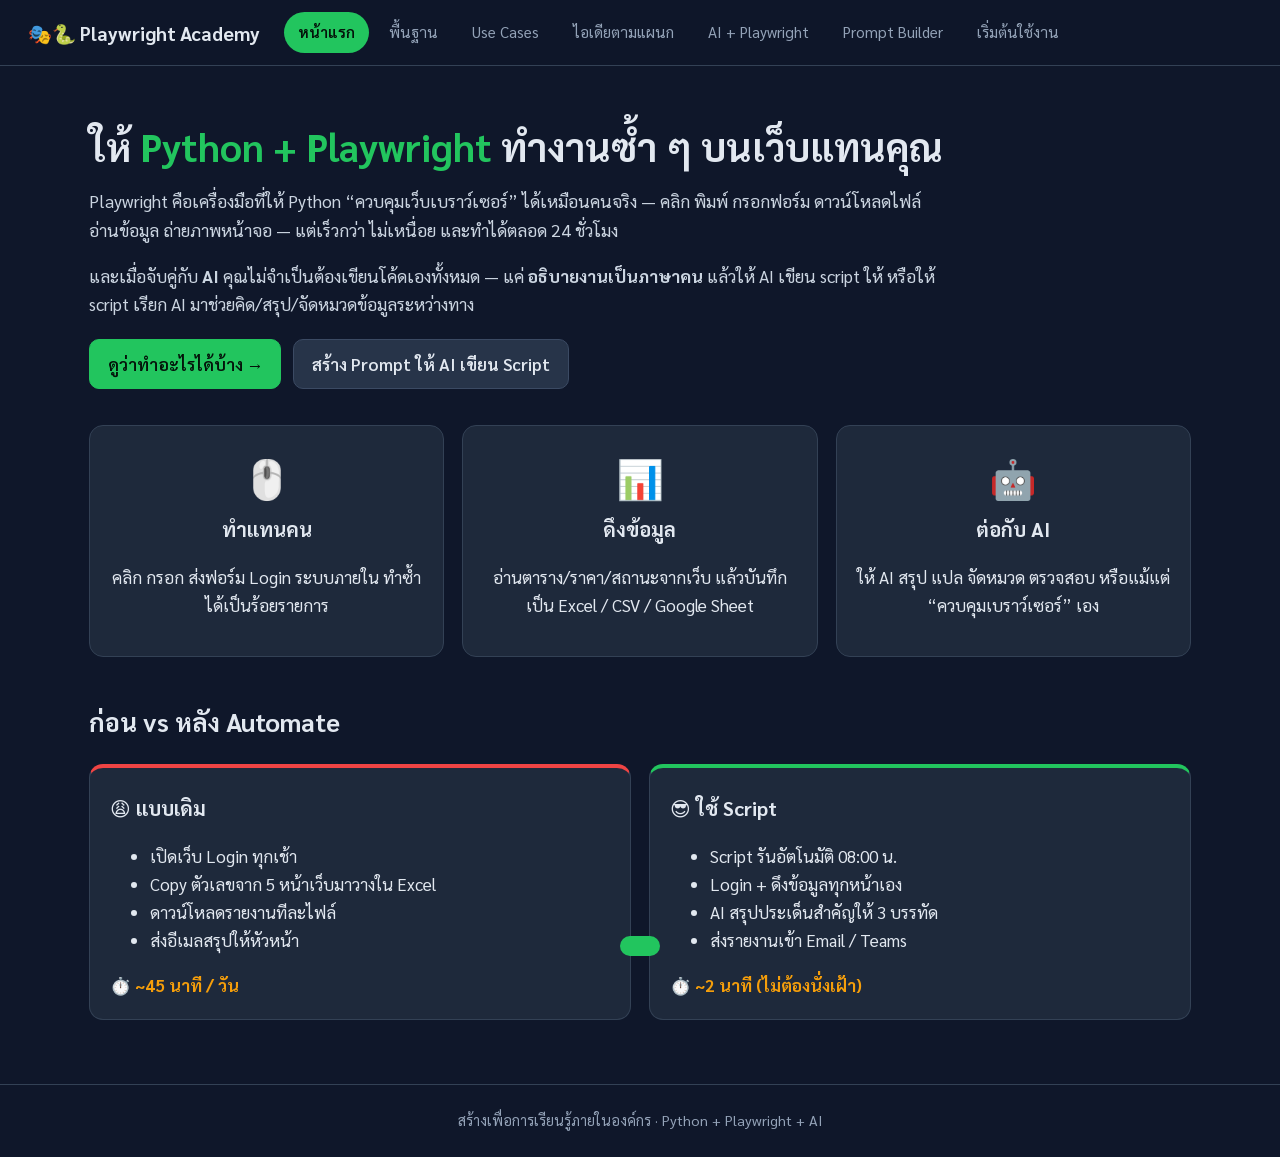
==== playwright-academy/index.html @ 53b3e2f4 "Add Playwright Academy: web app teaching Python + Playwright automation with AI Static Thai-language" ====
<!DOCTYPE html>
<html lang="th">
<head>
  <meta charset="UTF-8" />
  <meta name="viewport" content="width=device-width, initial-scale=1.0" />
  <title>Python + Playwright Academy — Automate งานด้วย Script และ AI</title>
  <link rel="preconnect" href="https://fonts.googleapis.com" />
  <link href="https://fonts.googleapis.com/css2?family=Sarabun:wght@400;600;700&family=JetBrains+Mono:wght@400;600&display=swap" rel="stylesheet" />
  <link rel="stylesheet" href="styles.css" />
</head>
<body>
  <header class="topbar">
    <div class="brand">🎭🐍 <span>Playwright Academy</span></div>
    <nav id="nav">
      <button data-tab="home" class="active">หน้าแรก</button>
      <button data-tab="basics">พื้นฐาน</button>
      <button data-tab="usecases">Use Cases</button>
      <button data-tab="dept">ไอเดียตามแผนก</button>
      <button data-tab="ai">AI + Playwright</button>
      <button data-tab="builder">Prompt Builder</button>
      <button data-tab="start">เริ่มต้นใช้งาน</button>
    </nav>
  </header>

  <main>
    <!-- HOME -->
    <section id="home" class="tab active">
      <div class="hero">
        <h1>ให้ <span class="hl">Python + Playwright</span> ทำงานซ้ำ ๆ บนเว็บแทนคุณ</h1>
        <p class="lead">Playwright คือเครื่องมือที่ให้ Python “ควบคุมเว็บเบราว์เซอร์” ได้เหมือนคนจริง —
          คลิก พิมพ์ กรอกฟอร์ม ดาวน์โหลดไฟล์ อ่านข้อมูล ถ่ายภาพหน้าจอ — แต่เร็วกว่า ไม่เหนื่อย และทำได้ตลอด 24 ชั่วโมง</p>
        <p class="lead">และเมื่อจับคู่กับ <b>AI</b> คุณไม่จำเป็นต้องเขียนโค้ดเองทั้งหมด — แค่ <b>อธิบายงานเป็นภาษาคน</b> แล้วให้ AI เขียน script ให้ หรือให้ script เรียก AI มาช่วยคิด/สรุป/จัดหมวดข้อมูลระหว่างทาง</p>
        <div class="cta">
          <button class="btn primary" data-goto="usecases">ดูว่าทำอะไรได้บ้าง →</button>
          <button class="btn" data-goto="builder">สร้าง Prompt ให้ AI เขียน Script</button>
        </div>
      </div>

      <div class="grid3">
        <div class="card stat"><div class="big">🖱️</div><h3>ทำแทนคน</h3><p>คลิก กรอก ส่งฟอร์ม Login ระบบภายใน ทำซ้ำได้เป็นร้อยรายการ</p></div>
        <div class="card stat"><div class="big">📊</div><h3>ดึงข้อมูล</h3><p>อ่านตาราง/ราคา/สถานะจากเว็บ แล้วบันทึกเป็น Excel / CSV / Google Sheet</p></div>
        <div class="card stat"><div class="big">🤖</div><h3>ต่อกับ AI</h3><p>ให้ AI สรุป แปล จัดหมวด ตรวจสอบ หรือแม้แต่ “ควบคุมเบราว์เซอร์” เอง</p></div>
      </div>

      <h2>ก่อน vs หลัง Automate</h2>
      <div class="compare">
        <div class="card before">
          <h3>😩 แบบเดิม</h3>
          <ul>
            <li>เปิดเว็บ Login ทุกเช้า</li>
            <li>Copy ตัวเลขจาก 5 หน้าเว็บมาวางใน Excel</li>
            <li>ดาวน์โหลดรายงานทีละไฟล์</li>
            <li>ส่งอีเมลสรุปให้หัวหน้า</li>
          </ul>
          <div class="time">⏱️ ~45 นาที / วัน</div>
        </div>
        <div class="card after">
          <h3>😎 ใช้ Script</h3>
          <ul>
            <li>Script รันอัตโนมัติ 08:00 น.</li>
            <li>Login + ดึงข้อมูลทุกหน้าเอง</li>
            <li>AI สรุปประเด็นสำคัญให้ 3 บรรทัด</li>
            <li>ส่งรายงานเข้า Email / Teams</li>
          </ul>
          <div class="time">⏱️ ~2 นาที (ไม่ต้องนั่งเฝ้า)</div>
        </div>
      </div>
    </section>

    <!-- BASICS -->
    <section id="basics" class="tab">
      <h2>พื้นฐาน: Playwright ทำงานยังไง?</h2>
      <p class="lead">คิดง่าย ๆ ว่า Script คือ “ผู้ช่วยที่ทำตามขั้นตอนเป๊ะ ๆ” — เปิดเบราว์เซอร์ → ไปที่หน้าเว็บ → หาปุ่ม/ช่อง → ทำ action → อ่านผลลัพธ์</p>

      <div class="flow">
        <div class="step">1<br/><small>เปิด Browser</small></div><div class="arrow">→</div>
        <div class="step">2<br/><small>ไปที่ URL</small></div><div class="arrow">→</div>
        <div class="step">3<br/><small>หา Element</small></div><div class="arrow">→</div>
        <div class="step">4<br/><small>คลิก / พิมพ์</small></div><div class="arrow">→</div>
        <div class="step">5<br/><small>อ่าน / บันทึกผล</small></div>
      </div>

      <h3>ติดตั้ง (ทำครั้งเดียว)</h3>
      <div class="code" data-lang="bash"><pre>pip install playwright
playwright install chromium</pre></div>

      <h3>Script แรก: เปิดเว็บแล้วถ่ายภาพหน้าจอ</h3>
      <div class="code"><pre>from playwright.sync_api import sync_playwright

with sync_playwright() as p:
    browser = p.chromium.launch(headless=False)  # False = เห็นหน้าจอขณะทำงาน
    page = browser.new_page()
    page.goto("https://example.com")
    print("หัวข้อหน้าเว็บ:", page.title())
    page.screenshot(path="example.png", full_page=True)
    browser.close()</pre></div>

      <h3>คำสั่งที่ใช้บ่อย (Cheat Sheet)</h3>
      <div class="table-wrap">
        <table>
          <thead><tr><th>อยากทำ</th><th>คำสั่ง</th></tr></thead>
          <tbody>
            <tr><td>ไปที่หน้าเว็บ</td><td><code>page.goto("https://...")</code></td></tr>
            <tr><td>คลิกปุ่มจากข้อความ</td><td><code>page.get_by_role("button", name="ค้นหา").click()</code></td></tr>
            <tr><td>พิมพ์ในช่อง</td><td><code>page.get_by_label("อีเมล").fill("me@co.com")</code></td></tr>
            <tr><td>เลือก dropdown</td><td><code>page.select_option("#province", "กรุงเทพ")</code></td></tr>
            <tr><td>อ่านข้อความ</td><td><code>page.locator(".price").inner_text()</code></td></tr>
            <tr><td>อ่านทุกแถวของตาราง</td><td><code>page.locator("table tr").all_inner_texts()</code></td></tr>
            <tr><td>รอให้ element ปรากฏ</td><td><code>page.wait_for_selector("#result")</code></td></tr>
            <tr><td>ดาวน์โหลดไฟล์</td><td><code>with page.expect_download() as d: ...</code></td></tr>
            <tr><td>อัปโหลดไฟล์</td><td><code>page.set_input_files("input[type=file]", "a.pdf")</code></td></tr>
            <tr><td>บันทึกเป็น PDF</td><td><code>page.pdf(path="report.pdf")</code></td></tr>
            <tr><td>เก็บ Login ไว้ใช้ซ้ำ</td><td><code>context.storage_state(path="auth.json")</code></td></tr>
          </tbody>
        </table>
      </div>

      <div class="tip">
        <b>💡 เคล็ดลับที่ดีที่สุดสำหรับมือใหม่: <code>playwright codegen</code></b><br/>
        รันคำสั่ง <code>playwright codegen https://เว็บที่ต้องการ</code> แล้ว “คลิกใช้งานเว็บตามปกติ” —
        Playwright จะ <b>เขียนโค้ด Python ให้อัตโนมัติ</b> ตามที่คุณคลิก! จากนั้นค่อยเอาโค้ดไปให้ AI ช่วยปรับต่อ
      </div>
    </section>

    <!-- USE CASES -->
    <section id="usecases" class="tab">
      <h2>Use Cases: Python + Playwright ทำอะไรได้บ้าง</h2>
      <p class="lead">คลิกที่การ์ดเพื่อดูตัวอย่างโค้ด และ <b>Prompt สำเร็จรูป</b> ที่ก๊อปไปให้ AI เขียน script ให้ได้ทันที</p>
      <div class="filters" id="filters"></div>
      <input id="search" class="search" placeholder="🔎 ค้นหา เช่น excel, ฟอร์ม, pdf, ราคา..." />
      <div class="grid3" id="usecaseGrid"></div>
    </section>

    <!-- DEPARTMENT -->
    <section id="dept" class="tab">
      <h2>ไอเดีย Automate ตามแผนก</h2>
      <p class="lead">เลือกแผนกของคุณ เพื่อดูงานที่น่าจะ automate ได้</p>
      <div class="filters" id="deptButtons"></div>
      <div id="deptIdeas" class="ideas"></div>
    </section>

    <!-- AI -->
    <section id="ai" class="tab">
      <h2>AI + Playwright: 3 รูปแบบการใช้งาน</h2>
      <div class="grid3">
        <div class="card pattern">
          <div class="badge">รูปแบบ 1</div>
          <h3>🧑‍💻 AI เขียน Script ให้</h3>
          <p>คุณอธิบายงาน → AI (เช่น Claude) เขียนโค้ด Python + Playwright → คุณรันเอง</p>
          <p class="muted">เหมาะกับ: งานที่ขั้นตอนชัดเจน ทำซ้ำเหมือนเดิมทุกครั้ง · ถูกที่สุด เพราะเรียก AI แค่ตอนเขียน</p>
        </div>
        <div class="card pattern">
          <div class="badge">รูปแบบ 2</div>
          <h3>🔗 Script เรียก AI ระหว่างทาง</h3>
          <p>Playwright ดึงข้อมูล → ส่งให้ AI สรุป/จัดหมวด/แปล/ตรวจ → บันทึกผล</p>
          <p class="muted">เหมาะกับ: ข้อมูลเป็นข้อความที่ต้อง “คิด” เช่น รีวิวลูกค้า อีเมล ข่าว สัญญา</p>
        </div>
        <div class="card pattern">
          <div class="badge">รูปแบบ 3</div>
          <h3>🕹️ AI Agent ควบคุม Browser เอง</h3>
          <p>สั่งเป้าหมาย เช่น “หาราคาตั๋วถูกสุดวันศุกร์นี้” → AI ตัดสินใจเองว่าจะคลิกอะไร (ผ่าน Playwright MCP / Claude in Chrome)</p>
          <p class="muted">เหมาะกับ: งานที่หน้าเว็บเปลี่ยนบ่อย หรือขั้นตอนไม่แน่นอน · ช้าและแพงกว่า ต้องมีคนตรวจ</p>
        </div>
      </div>

      <h2>🧭 เลือก Model ให้เหมาะกับงาน (Model Routing)</h2>
      <p class="lead">ไม่จำเป็นต้องใช้ model ที่แพงที่สุดกับทุกงาน — ให้ Script <b>เลือก model ตามความยากของงาน</b> ช่วยประหยัดได้มาก</p>
      <div class="table-wrap">
        <table>
          <thead><tr><th>ประเภทงาน</th><th>ตัวอย่าง</th><th>Model ที่แนะนำ</th></tr></thead>
          <tbody>
            <tr><td>🟢 ง่าย / ปริมาณมาก</td><td>จัดหมวดรีวิว บวก/ลบ, ดึงเบอร์โทรจากข้อความ, แปลสั้น ๆ</td><td><code>claude-haiku-5-5</code> — เร็ว ถูกมาก</td></tr>
            <tr><td>🟡 งานทั่วไป</td><td>สรุปรายงาน, เขียนอีเมลตอบลูกค้า, เปรียบเทียบข้อมูล</td><td><code>claude-sonnet-5-5</code> — สมดุลเร็ว/เก่ง</td></tr>
            <tr><td>🔴 ซับซ้อน / ต้องแม่น</td><td>วิเคราะห์สัญญา, เขียน Script automate ทั้งระบบ, วางแผนหลายขั้นตอน</td><td><code>claude-opus-5-5</code> — เก่งที่สุดในราคาสมเหตุผล</td></tr>
          </tbody>
        </table>
      </div>

      <div class="router">
        <h3>ลองเลย: ให้ระบบเลือก Model ให้</h3>
        <textarea id="routerInput" rows="2" placeholder="พิมพ์งานที่จะให้ AI ทำ เช่น 'จัดหมวดรีวิวลูกค้า 500 รายการว่าบวกหรือลบ'"></textarea>
        <button class="btn primary" id="routerBtn">เลือก Model ให้หน่อย</button>
        <div id="routerOut" class="router-out"></div>
      </div>

      <h3>ตัวอย่างโค้ด: Playwright ดึงข้อมูล → Script เลือก Model ตามงาน → AI ประมวลผล</h3>
      <div class="code"><pre id="aiRouterCode"></pre></div>

      <div class="tip warn">
        <b>⚠️ ข้อควรระวังเมื่อใช้ AI</b>
        <ul>
          <li>ห้ามส่งข้อมูลลับ/ข้อมูลส่วนบุคคลลูกค้าให้ AI ภายนอก หากยังไม่ได้รับอนุมัติตามนโยบายบริษัท</li>
          <li>เก็บ API Key ไว้ใน environment variable (<code>ANTHROPIC_API_KEY</code>) — ห้าม hard-code ในไฟล์</li>
          <li>ตรวจผลลัพธ์จาก AI ก่อนนำไปใช้จริงเสมอ โดยเฉพาะตัวเลขและการตัดสินใจสำคัญ</li>
        </ul>
      </div>
    </section>

    <!-- PROMPT BUILDER -->
    <section id="builder" class="tab">
      <h2>🛠️ Prompt Builder: ให้ AI เขียน Script ให้คุณ</h2>
      <p class="lead">กรอกข้อมูลด้านล่าง ระบบจะสร้าง Prompt ที่ชัดเจนให้ ก๊อปไปวางใน Claude / ChatGPT / Copilot ได้ทันที</p>
      <div class="builder">
        <form id="builderForm">
          <label>1. งานนี้คืออะไร (สั้น ๆ)
            <input name="goal" placeholder="เช่น ดึงรายการคำสั่งซื้อใหม่ทุกเช้าจากระบบหลังบ้าน" />
          </label>
          <label>2. เว็บไซต์ / URL
            <input name="url" placeholder="https://backoffice.example.com" />
          </label>
          <label>3. ขั้นตอนที่คุณทำเองทุกวัน (ทีละบรรทัด)
            <textarea name="steps" rows="5" placeholder="Login ด้วย user/password&#10;คลิกเมนู 'คำสั่งซื้อ'&#10;กรองสถานะ = 'ใหม่'&#10;อ่านตารางทุกหน้า"></textarea>
          </label>
          <label>4. ต้องการผลลัพธ์แบบไหน
            <select name="output">
              <option>ไฟล์ Excel (.xlsx)</option>
              <option>ไฟล์ CSV</option>
              <option>ภาพหน้าจอ / PDF</option>
              <option>ส่งอีเมล / แจ้งเตือนใน Teams</option>
              <option>แสดงผลบนหน้าจอ</option>
            </select>
          </label>
          <label>5. ใช้ AI ช่วยประมวลผลข้อมูลไหม
            <select name="ai">
              <option value="none">ไม่ใช้ — ดึงข้อมูลอย่างเดียว</option>
              <option value="summary">ใช้ — สรุปเนื้อหา</option>
              <option value="classify">ใช้ — จัดหมวดหมู่ / ติด tag</option>
              <option value="extract">ใช้ — ดึงข้อมูลสำคัญเป็นโครงสร้าง (JSON)</option>
            </select>
          </label>
          <label>6. ระดับความรู้ Python ของคุณ
            <select name="level">
              <option value="beginner">มือใหม่ — อธิบายละเอียดทุกบรรทัด</option>
              <option value="mid">พอเขียนได้</option>
              <option value="pro">คล่อง — ขอโค้ดอย่างเดียว</option>
            </select>
          </label>
          <label class="check"><input type="checkbox" name="schedule" /> ต้องการให้รันอัตโนมัติตามเวลา (เช่น ทุกเช้า 8 โมง)</label>
          <label class="check"><input type="checkbox" name="login" checked /> เว็บนี้ต้อง Login</label>
        </form>
        <div class="builder-out">
          <div class="out-head">
            <b>Prompt ที่ได้</b>
            <span id="modelHint" class="pill"></span>
            <button class="btn small" id="copyPrompt">📋 Copy</button>
          </div>
          <pre id="promptOut"></pre>
        </div>
      </div>
    </section>

    <!-- START -->
    <section id="start" class="tab">
      <h2>🚀 เริ่มต้นใช้งานใน 5 ขั้นตอน</h2>
      <ol class="roadmap">
        <li><b>เลือกงาน 1 อย่าง</b> ที่น่าเบื่อ ทำซ้ำทุกวัน และใช้เวลา &gt; 15 นาที</li>
        <li><b>จดขั้นตอน</b> ที่คุณทำเองแบบละเอียด (คลิกอะไร พิมพ์อะไร ได้ผลอะไร)</li>
        <li><b>ใช้ Prompt Builder</b> สร้าง prompt แล้วให้ AI เขียน script</li>
        <li><b>ทดสอบกับข้อมูลน้อย ๆ ก่อน</b> เปิด <code>headless=False</code> เพื่อดูว่ามันคลิกถูกไหม — ถ้า error ให้ copy error ไปถาม AI</li>
        <li><b>ตั้งเวลาให้รันเอง</b> ด้วย Windows Task Scheduler / cron แล้วแชร์ให้ทีม</li>
      </ol>

      <h2>✅ ควรทำ / ❌ ไม่ควรทำ</h2>
      <div class="compare">
        <div class="card after">
          <h3>✅ ควรทำ</h3>
          <ul>
            <li>Automate ระบบที่คุณมีสิทธิ์ใช้งานอยู่แล้ว</li>
            <li>ใส่ <code>wait</code> / หน่วงเวลา ไม่ยิงเว็บถี่เกินไป</li>
            <li>เก็บรหัสผ่านใน <code>.env</code> หรือ Credential Manager</li>
            <li>บันทึก log และภาพหน้าจอเมื่อ error</li>
            <li>ให้ IT / Security รีวิวก่อนใช้กับระบบสำคัญ</li>
          </ul>
        </div>
        <div class="card before">
          <h3>❌ ไม่ควรทำ</h3>
          <ul>
            <li>ดึงข้อมูลจากเว็บที่ห้ามใน Terms of Service</li>
            <li>ข้าม CAPTCHA หรือระบบป้องกันของเว็บ</li>
            <li>Hard-code รหัสผ่านไว้ในโค้ดแล้วแชร์ต่อ</li>
            <li>ปล่อยให้ AI กดยืนยันธุรกรรม/จ่ายเงินโดยไม่มีคนตรวจ</li>
            <li>ส่งข้อมูลลูกค้าเข้า AI ภายนอกโดยไม่ได้รับอนุญาต</li>
          </ul>
        </div>
      </div>

      <h2>❓ คำถามที่พบบ่อย</h2>
      <details><summary>ต้องเขียนโปรแกรมเป็นไหม?</summary><p>ไม่จำเป็นต้องเก่ง — ใช้ <code>playwright codegen</code> อัดการคลิก + ให้ AI ช่วยเขียน/แก้โค้ด แค่ต้องติดตั้ง Python และรันคำสั่งได้</p></details>
      <details><summary>Playwright ต่างจาก Selenium ยังไง?</summary><p>Playwright ใหม่กว่า รอ element ให้อัตโนมัติ (error น้อยกว่า) รองรับ Chrome/Edge/Firefox/Safari มี codegen และ trace viewer ในตัว</p></details>
      <details><summary>ใช้กับโปรแกรม Desktop (เช่น SAP GUI, Excel) ได้ไหม?</summary><p>Playwright ใช้กับ “เว็บ” เท่านั้น สำหรับ Excel ใช้ <code>openpyxl</code>/<code>pandas</code> ส่วนโปรแกรม Desktop ใช้ <code>pywinauto</code> หรือเครื่องมือ RPA อื่น ๆ — แต่ระบบสมัยใหม่หลายตัวมีเวอร์ชันเว็บซึ่ง Playwright ทำได้</p></details>
      <details><summary>ถ้าหน้าเว็บเปลี่ยน script จะพังไหม?</summary><p>อาจพังได้ ควรใช้ locator ที่อิงข้อความ/role (<code>get_by_role</code>, <code>get_by_label</code>) ซึ่งทนกว่าการอิง CSS class และเมื่อพังให้ส่ง error + HTML ให้ AI ช่วยแก้</p></details>
      <details><summary>ใช้ AI เรียกเว็บแทนเขียน script ไปเลยดีกว่าไหม?</summary><p>ถ้างานทำซ้ำเหมือนเดิมทุกวัน “script” ถูกกว่า เร็วกว่า และแน่นอนกว่า ใช้ AI agent เมื่อขั้นตอนไม่แน่นอนหรือทำนาน ๆ ครั้ง</p></details>
    </section>
  </main>

  <!-- Modal -->
  <div id="modal" class="modal hidden">
    <div class="modal-box">
      <button class="close" id="modalClose">✕</button>
      <div id="modalBody"></div>
    </div>
  </div>

  <div id="toast" class="toast"></div>
  <footer>สร้างเพื่อการเรียนรู้ภายในองค์กร · Python + Playwright + AI</footer>
  <script src="app.js"></script>
</body>
</html>
---- playwright-academy/styles.css ----
:root {
  --bg: #0f172a;
  --panel: #1e293b;
  --panel2: #273449;
  --text: #e2e8f0;
  --muted: #94a3b8;
  --accent: #22c55e;
  --accent2: #38bdf8;
  --warn: #f59e0b;
  --bad: #ef4444;
  --radius: 14px;
}
* { box-sizing: border-box; }
body {
  margin: 0;
  font-family: "Sarabun", system-ui, sans-serif;
  background: var(--bg);
  color: var(--text);
  line-height: 1.65;
  font-size: 17px;
}
code, pre { font-family: "JetBrains Mono", monospace; }
code { background: #0b1220; padding: 1px 6px; border-radius: 6px; font-size: 0.85em; color: #a5f3fc; }

.topbar {
  position: sticky; top: 0; z-index: 10;
  display: flex; align-items: center; gap: 24px; flex-wrap: wrap;
  padding: 12px 28px;
  background: rgba(15, 23, 42, 0.92);
  backdrop-filter: blur(8px);
  border-bottom: 1px solid #334155;
}
.brand { font-weight: 700; font-size: 1.2rem; white-space: nowrap; }
nav { display: flex; gap: 6px; flex-wrap: wrap; }
nav button {
  background: transparent; color: var(--muted); border: 0;
  padding: 8px 14px; border-radius: 999px; cursor: pointer;
  font: inherit; font-size: 0.95rem;
}
nav button:hover { color: var(--text); background: var(--panel); }
nav button.active { color: #04130a; background: var(--accent); font-weight: 600; }

main { max-width: 1150px; margin: 0 auto; padding: 32px 24px 64px; }
.tab { display: none; animation: fade .25s ease; }
.tab.active { display: block; }
@keyframes fade { from { opacity: 0; transform: translateY(6px);} to { opacity: 1; transform: none; } }

h1 { font-size: 2.4rem; line-height: 1.25; margin: 0 0 16px; }
h2 { margin-top: 44px; font-size: 1.6rem; }
h3 { margin: 24px 0 8px; }
.hl { color: var(--accent); }
.lead { color: #cbd5e1; font-size: 1.08rem; max-width: 860px; }
.muted { color: var(--muted); font-size: 0.92rem; }

.hero { padding: 24px 0 12px; }
.cta { display: flex; gap: 12px; flex-wrap: wrap; margin-top: 20px; }

.btn {
  background: var(--panel2); color: var(--text); border: 1px solid #3b4a63;
  padding: 10px 18px; border-radius: 10px; cursor: pointer; font: inherit; font-weight: 600;
}
.btn:hover { border-color: var(--accent2); }
.btn.primary { background: var(--accent); color: #04130a; border-color: var(--accent); }
.btn.small { padding: 4px 12px; font-size: 0.9rem; }

.grid3 { display: grid; grid-template-columns: repeat(auto-fill, minmax(300px, 1fr)); gap: 18px; margin-top: 24px; }
.card {
  background: var(--panel); border: 1px solid #334155; border-radius: var(--radius);
  padding: 20px;
}
.card h3 { margin-top: 4px; }
.card.stat { text-align: center; }
.big { font-size: 2.4rem; }

.compare { display: grid; grid-template-columns: 1fr 1fr; gap: 18px; }
@media (max-width: 720px) { .compare { grid-template-columns: 1fr; } h1 { font-size: 1.8rem; } }
.before { border-top: 4px solid var(--bad); }
.after { border-top: 4px solid var(--accent); }
.time { margin-top: 10px; font-weight: 700; color: var(--warn); }

.flow { display: flex; align-items: center; gap: 8px; flex-wrap: wrap; margin: 20px 0; }
.step {
  background: var(--panel); border: 2px solid var(--accent2); border-radius: 12px;
  padding: 10px 16px; text-align: center; font-weight: 700; min-width: 110px;
}
.step small { font-weight: 400; color: var(--muted); }
.arrow { color: var(--accent2); font-size: 1.4rem; }

.code { position: relative; background: #0b1220; border: 1px solid #334155; border-radius: 12px; margin: 12px 0; }
.code pre { margin: 0; padding: 16px 18px; overflow-x: auto; font-size: 0.86rem; line-height: 1.55; color: #e2e8f0; }
.code .copy {
  position: absolute; top: 8px; right: 8px;
  background: var(--panel2); color: var(--text); border: 1px solid #3b4a63;
  border-radius: 8px; padding: 2px 10px; cursor: pointer; font-size: 0.8rem;
}
.tok-k { color: #c084fc; } .tok-s { color: #86efac; } .tok-c { color: #64748b; font-style: italic; } .tok-n { color: #fbbf24; }

.table-wrap { overflow-x: auto; }
table { width: 100%; border-collapse: collapse; margin: 12px 0; background: var(--panel); border-radius: 12px; overflow: hidden; }
th, td { padding: 10px 14px; text-align: left; border-bottom: 1px solid #334155; vertical-align: top; }
th { background: var(--panel2); }

.tip { background: #0c2a1c; border: 1px solid #166534; border-radius: 12px; padding: 16px 20px; margin: 24px 0; }
.tip.warn { background: #2b1d07; border-color: #92400e; }
.tip ul { margin: 8px 0 0; }

.filters { display: flex; gap: 8px; flex-wrap: wrap; margin: 16px 0; }
.chip {
  background: var(--panel); color: var(--text); border: 1px solid #3b4a63;
  padding: 6px 14px; border-radius: 999px; cursor: pointer; font: inherit; font-size: 0.92rem;
}
.chip.active { background: var(--accent2); color: #03141d; border-color: var(--accent2); font-weight: 600; }
.search {
  width: 100%; padding: 12px 16px; border-radius: 12px; border: 1px solid #3b4a63;
  background: var(--panel); color: var(--text); font: inherit;
}

.uc { cursor: pointer; transition: transform .15s, border-color .15s; display: flex; flex-direction: column; }
.uc:hover { transform: translateY(-3px); border-color: var(--accent); }
.uc .icon { font-size: 2rem; }
.uc .meta { margin-top: auto; display: flex; gap: 6px; flex-wrap: wrap; padding-top: 10px; }
.pill { font-size: 0.78rem; padding: 2px 10px; border-radius: 999px; background: var(--panel2); color: var(--muted); }
.pill.easy { background: #14532d; color: #bbf7d0; }
.pill.mid { background: #713f12; color: #fde68a; }
.pill.hard { background: #7f1d1d; color: #fecaca; }
.pill.ai { background: #1e3a8a; color: #bfdbfe; }

.ideas { display: grid; grid-template-columns: repeat(auto-fill, minmax(320px, 1fr)); gap: 14px; }
.idea { background: var(--panel); border-left: 4px solid var(--accent2); border-radius: 10px; padding: 14px 18px; }
.idea b { display: block; margin-bottom: 4px; }
.idea .saving { color: var(--warn); font-size: 0.9rem; margin-top: 6px; }

.pattern .badge { display: inline-block; background: var(--accent2); color: #03141d; font-weight: 700; padding: 2px 10px; border-radius: 999px; font-size: 0.8rem; }

.router { background: var(--panel); border: 1px solid #334155; border-radius: var(--radius); padding: 20px; margin: 24px 0; }
.router textarea, .builder input, .builder textarea, .builder select {
  width: 100%; padding: 10px 12px; margin: 6px 0 12px; border-radius: 10px;
  border: 1px solid #3b4a63; background: #0b1220; color: var(--text); font: inherit;
}
.router-out { margin-top: 14px; }
.router-out .result { padding: 14px 18px; border-radius: 10px; background: var(--panel2); }

.builder { display: grid; grid-template-columns: 1fr 1.1fr; gap: 22px; margin-top: 20px; }
@media (max-width: 900px) { .builder { grid-template-columns: 1fr; } }
.builder form { background: var(--panel); padding: 20px; border-radius: var(--radius); border: 1px solid #334155; }
.builder label { display: block; font-weight: 600; font-size: 0.95rem; }
.builder label.check { font-weight: 400; display: flex; gap: 8px; align-items: center; margin-bottom: 8px; }
.builder label.check input { width: auto; margin: 0; }
.builder-out { background: #0b1220; border: 1px solid #334155; border-radius: var(--radius); display: flex; flex-direction: column; min-height: 400px; }
.out-head { display: flex; gap: 10px; align-items: center; padding: 12px 16px; border-bottom: 1px solid #334155; }
.out-head .btn { margin-left: auto; }
#promptOut { margin: 0; padding: 16px; white-space: pre-wrap; font-size: 0.85rem; flex: 1; overflow: auto; max-height: 720px; }

.roadmap li { margin-bottom: 10px; }
details { background: var(--panel); border: 1px solid #334155; border-radius: 10px; padding: 12px 18px; margin: 10px 0; }
summary { cursor: pointer; font-weight: 600; }

.modal { position: fixed; inset: 0; background: rgba(2, 6, 23, 0.8); display: flex; align-items: flex-start; justify-content: center; z-index: 50; padding: 40px 16px; overflow-y: auto; }
.modal.hidden { display: none; }
.modal-box { position: relative; background: var(--panel); border: 1px solid #3b4a63; border-radius: var(--radius); max-width: 900px; width: 100%; padding: 26px 28px; }
.modal-box h2 { margin-top: 0; }
.close { position: absolute; top: 14px; right: 16px; background: transparent; border: 0; color: var(--muted); font-size: 1.4rem; cursor: pointer; }

.toast { position: fixed; bottom: 24px; left: 50%; transform: translateX(-50%) translateY(80px); background: var(--accent); color: #04130a; padding: 10px 20px; border-radius: 999px; font-weight: 600; transition: transform .25s; z-index: 60; }
.toast.show { transform: translateX(-50%) translateY(0); }

footer { text-align: center; color: var(--muted); padding: 24px; border-top: 1px solid #334155; font-size: 0.9rem; }
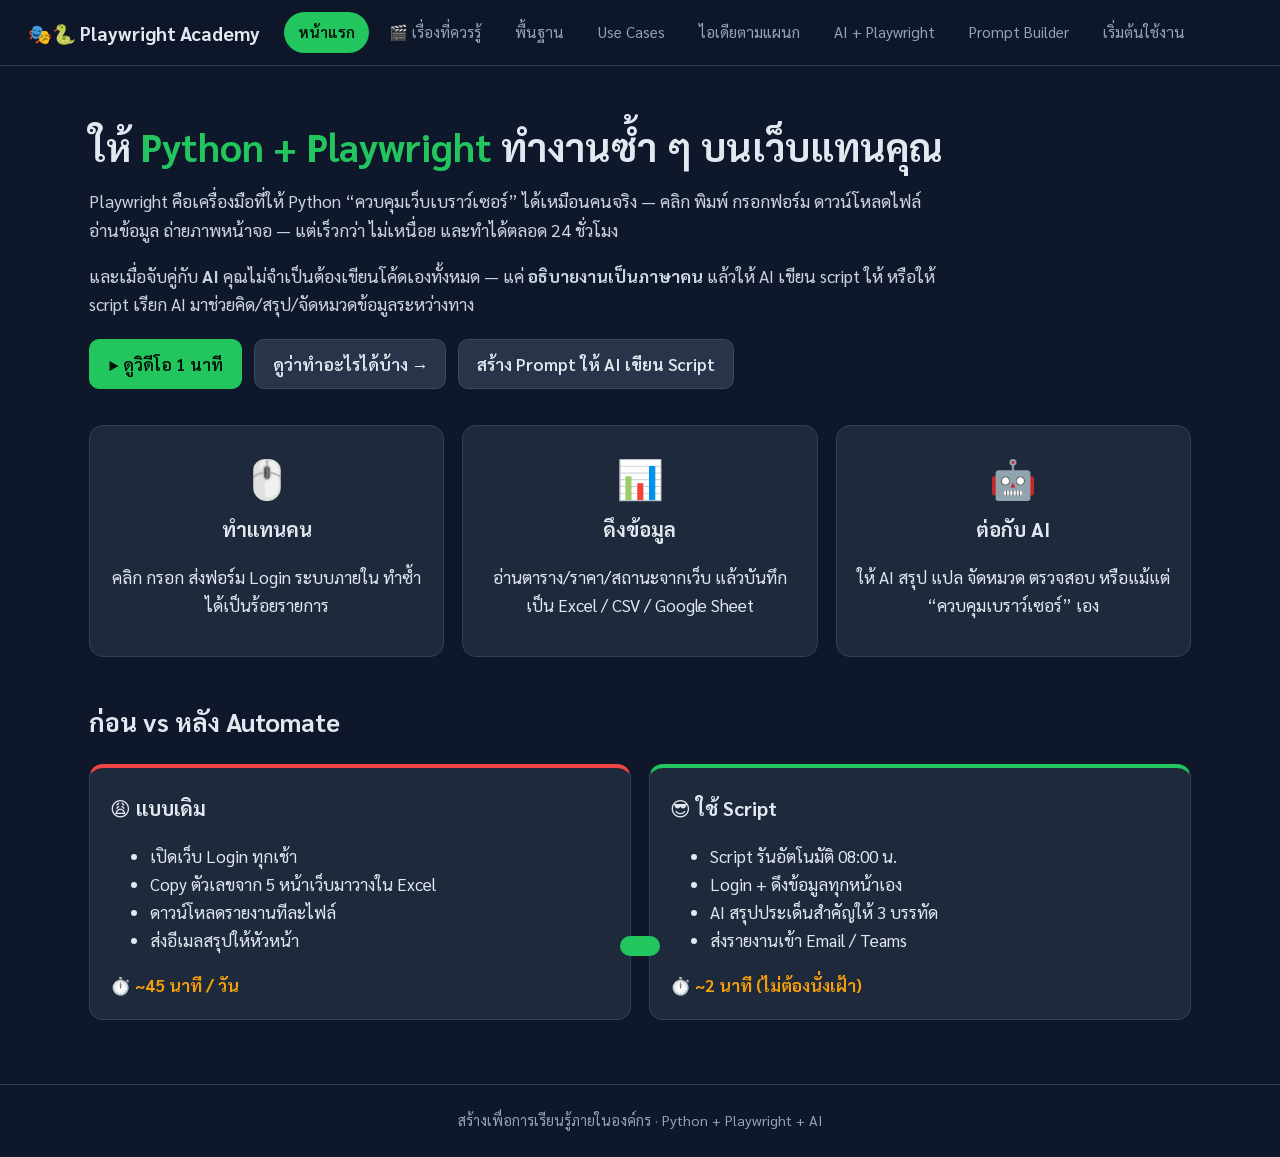
==== commit 971beb18: "Add 'Things to know' video section built with HyperFrames 72s Thai explainer video (5 key concepts: " ====
--- a/playwright-academy/index.html
+++ b/playwright-academy/index.html
@@ -13,6 +13,7 @@
     <div class="brand">🎭🐍 <span>Playwright Academy</span></div>
     <nav id="nav">
       <button data-tab="home" class="active">หน้าแรก</button>
+      <button data-tab="know">🎬 เรื่องที่ควรรู้</button>
       <button data-tab="basics">พื้นฐาน</button>
       <button data-tab="usecases">Use Cases</button>
       <button data-tab="dept">ไอเดียตามแผนก</button>
@@ -31,7 +32,8 @@
           คลิก พิมพ์ กรอกฟอร์ม ดาวน์โหลดไฟล์ อ่านข้อมูล ถ่ายภาพหน้าจอ — แต่เร็วกว่า ไม่เหนื่อย และทำได้ตลอด 24 ชั่วโมง</p>
         <p class="lead">และเมื่อจับคู่กับ <b>AI</b> คุณไม่จำเป็นต้องเขียนโค้ดเองทั้งหมด — แค่ <b>อธิบายงานเป็นภาษาคน</b> แล้วให้ AI เขียน script ให้ หรือให้ script เรียก AI มาช่วยคิด/สรุป/จัดหมวดข้อมูลระหว่างทาง</p>
         <div class="cta">
-          <button class="btn primary" data-goto="usecases">ดูว่าทำอะไรได้บ้าง →</button>
+          <button class="btn primary" data-goto="know">▶ ดูวิดีโอ 1 นาที</button>
+          <button class="btn" data-goto="usecases">ดูว่าทำอะไรได้บ้าง →</button>
           <button class="btn" data-goto="builder">สร้าง Prompt ให้ AI เขียน Script</button>
         </div>
       </div>
@@ -65,6 +67,21 @@
           <div class="time">⏱️ ~2 นาที (ไม่ต้องนั่งเฝ้า)</div>
         </div>
       </div>
+    </section>
+
+    <!-- THINGS TO KNOW (VIDEO) -->
+    <section id="know" class="tab">
+      <h2>🎬 5 เรื่องที่ควรรู้ ก่อนใช้ Python + Playwright + AI</h2>
+      <p class="lead">วิดีโอสั้น ~1 นาที สรุปแนวคิดสำคัญ — กดที่บทด้านล่างเพื่อข้ามไปดูเฉพาะเรื่องที่สนใจ</p>
+      <div class="video-wrap">
+        <video id="knowVideo" controls preload="metadata" poster="media/poster.jpg" playsinline>
+          <source src="media/things-to-know.mp4" type="video/mp4" />
+          เบราว์เซอร์ของคุณไม่รองรับการเล่นวิดีโอ
+        </video>
+      </div>
+      <div class="chapters" id="chapters"></div>
+      <div class="grid3" id="knowCards"></div>
+      <p class="muted">🛠️ วิดีโอนี้สร้างด้วย <b>HyperFrames</b> (เขียนเป็น HTML + GSAP แล้ว render เป็น MP4) — แก้ข้อความได้ที่ <code>video/index.html</code> แล้วรัน <code>npm run render</code></p>
     </section>
 
     <!-- BASICS -->
--- a/playwright-academy/styles.css
+++ b/playwright-academy/styles.css
@@ -151,6 +151,15 @@
 .out-head .btn { margin-left: auto; }
 #promptOut { margin: 0; padding: 16px; white-space: pre-wrap; font-size: 0.85rem; flex: 1; overflow: auto; max-height: 720px; }
 
+.video-wrap { margin-top: 20px; border-radius: var(--radius); overflow: hidden; border: 1px solid #334155; background: #000; aspect-ratio: 16 / 9; }
+.video-wrap video { width: 100%; height: 100%; display: block; }
+.chapters { display: flex; gap: 8px; flex-wrap: wrap; margin: 16px 0 4px; }
+.chapters .chip small { color: inherit; opacity: 0.7; margin-right: 6px; font-family: "JetBrains Mono", monospace; }
+.know-card { cursor: pointer; }
+.know-card.playing { border-color: var(--accent); box-shadow: 0 0 0 2px rgba(34, 197, 94, 0.25); }
+.know-card .no { color: var(--accent); font-weight: 700; font-size: 0.9rem; }
+.know-card ul { margin: 6px 0 0; padding-left: 20px; color: #cbd5e1; }
+
 .roadmap li { margin-bottom: 10px; }
 details { background: var(--panel); border: 1px solid #334155; border-radius: 10px; padding: 12px 18px; margin: 10px 0; }
 summary { cursor: pointer; font-weight: 600; }
